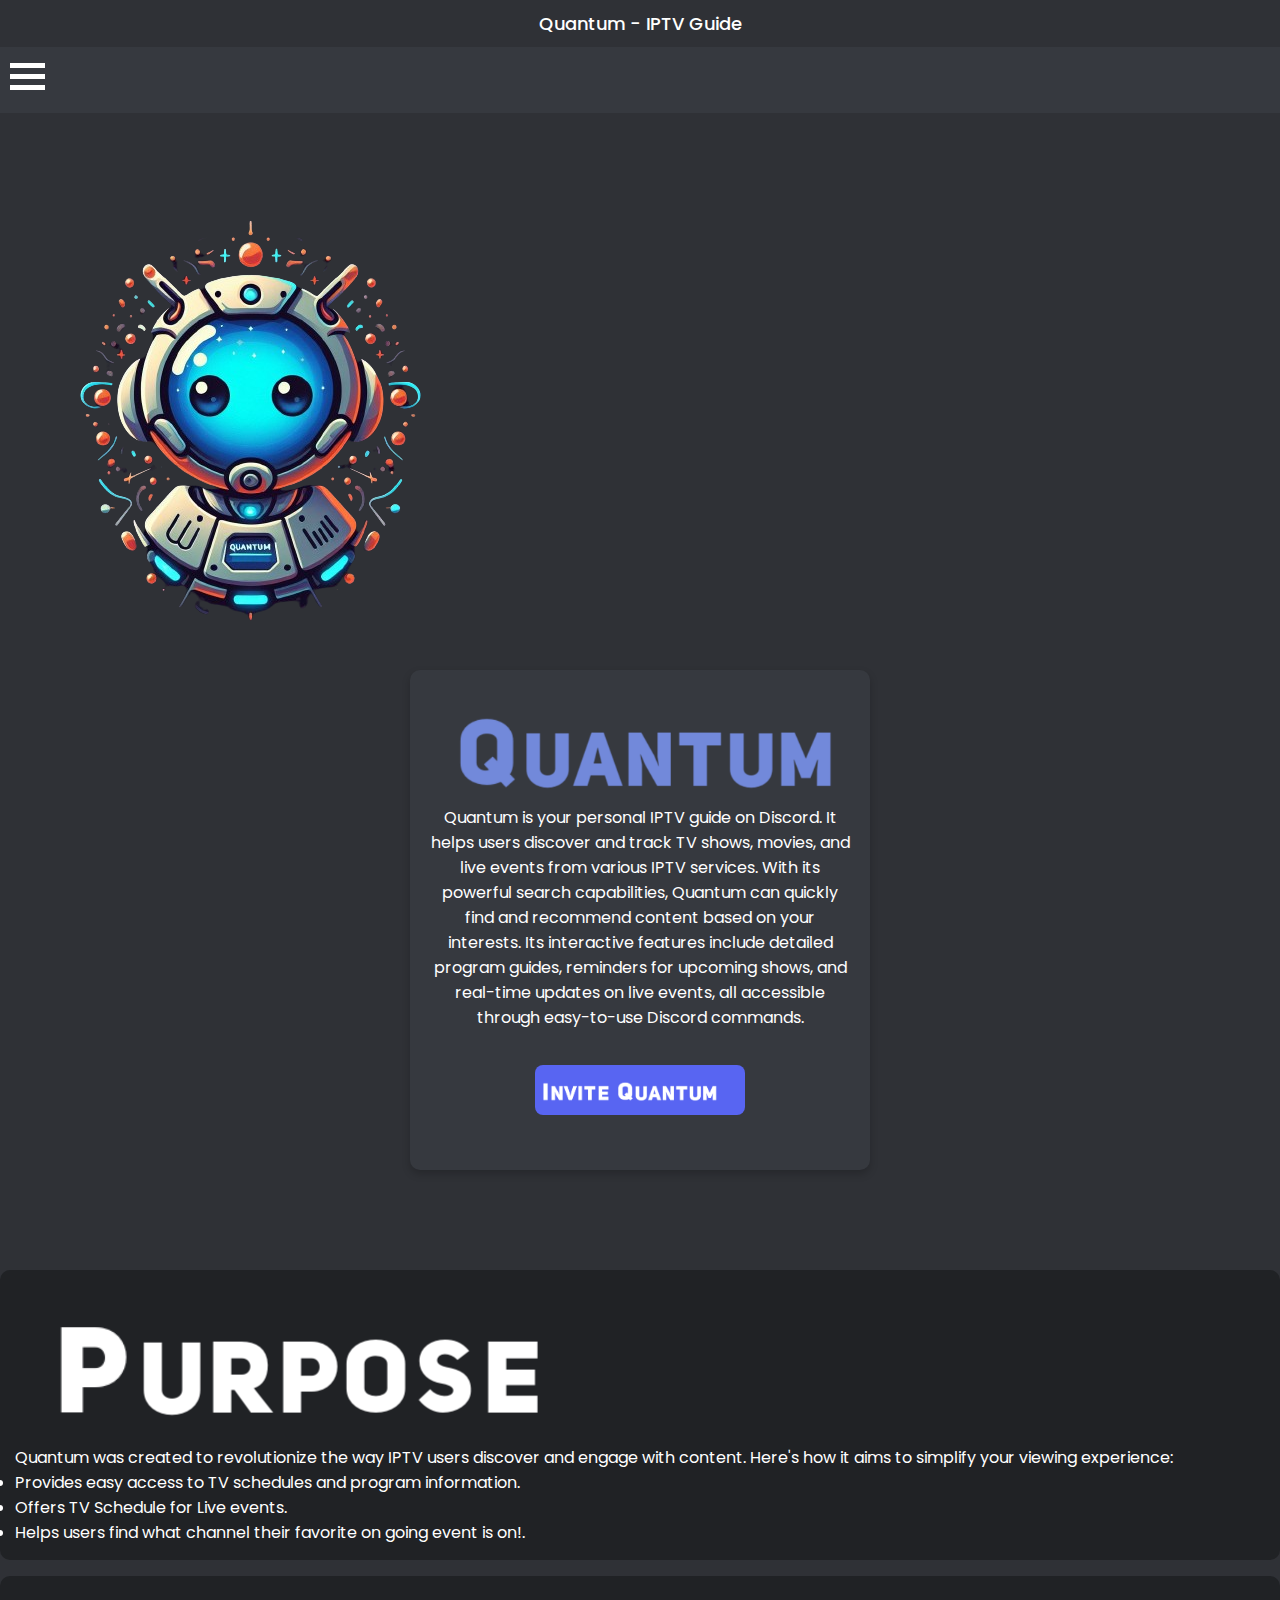
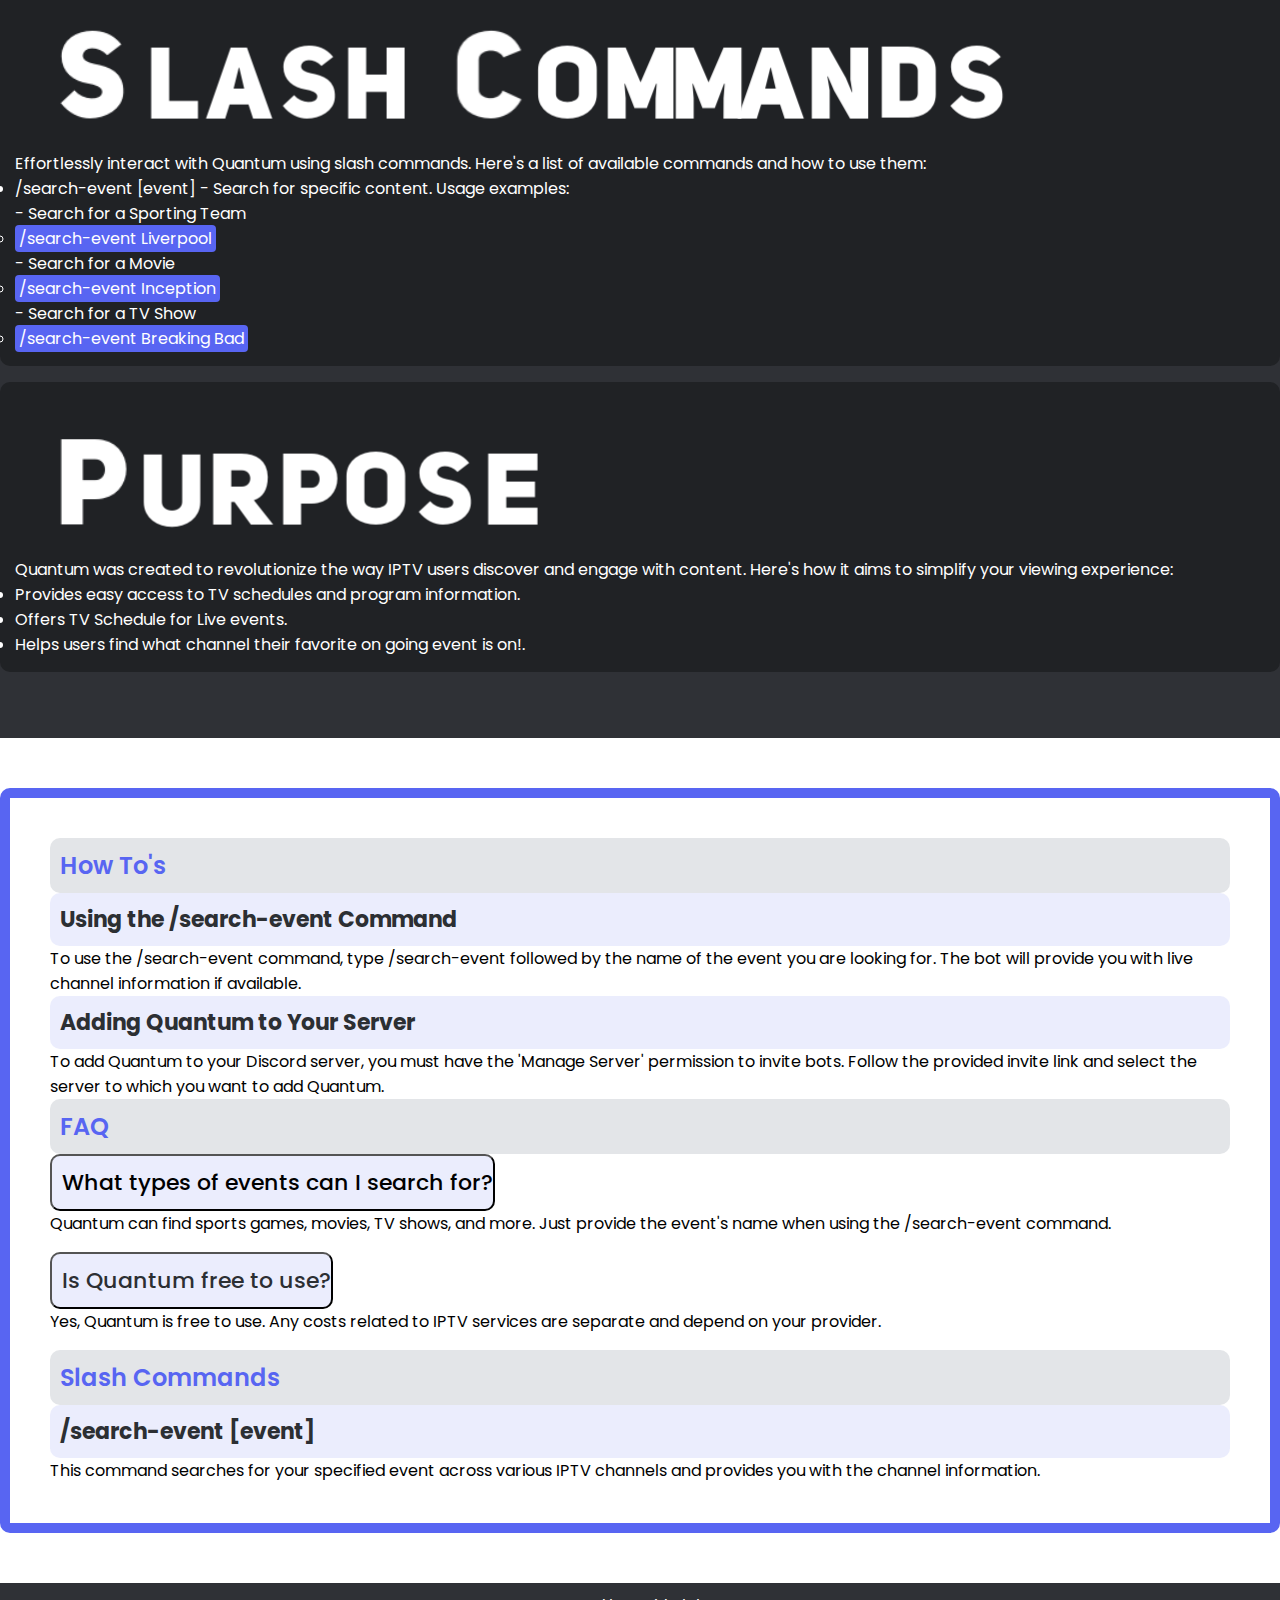
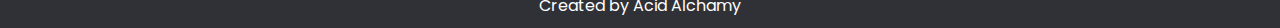
==== index1.html @ 6e16a2e7 "first commit" ====
<!DOCTYPE html>
<html lang="en">
  <head>
    <meta charset="UTF-8" />
    <meta name="viewport" content="width=device-width, initial-scale=1.0" />
    <title>Document</title>
    <link
      href="https://cdn.jsdelivr.net/npm/bootstrap@5.0.2/dist/css/bootstrap.min.css"
      rel="stylesheet"
      integrity="sha384-EVSTQN3/azprG1Anm3QDgpJLIm9Nao0Yz1ztcQTwFspd3yD65VohhpuuCOmLASjC"
      crossorigin="anonymous"
    />
    <link rel="preconnect" href="https://fonts.googleapis.com" />
    <link rel="preconnect" href="https://fonts.gstatic.com" crossorigin />
    <link
      href="https://fonts.googleapis.com/css2?family=Poppins:wght@200;300;400;500;600&display=swap"
      rel="stylesheet"
    />
    <link rel="stylesheet" href="./style1.css" />
    <script src="./script.js" defer></script>
    <script
      src="https://cdn.jsdelivr.net/npm/bootstrap@5.0.2/dist/js/bootstrap.bundle.min.js"
      integrity="sha384-MrcW6ZMFYlzcLA8Nl+NtUVF0sA7MsXsP1UyJoMp4YLEuNSfAP+JcXn/tWtIaxVXM"
      crossorigin="anonymous"
    ></script>
  </head>
  <body>
    <header>
      <div class="top-header">
        <p class="mb-0">Quantum - IPTV Guide</p>
      </div>
      <div class="bottom-header">
        <div class="container-fluid">
          <div class="position-relative">
            <div class="menu-icon" onclick="toggleMenu()">
              <div class="bar1"></div>
              <div class="bar2"></div>
              <div class="bar3"></div>
            </div>
            <nav class="bot-menu">
              <ul>
                <li>
                  <a href="bot1.html">
                    <img
                      src="./activedev.png"
                      alt="Active Developer Icon"
                      class="mini-bot-avatar"
                    />
                    Active Developer
                  </a>
                </li>
                <li>
                  <a href="bot1.html">
                    <img
                      src="./activedev.png"
                      alt="Active Developer Icon"
                      class="mini-bot-avatar"
                    />
                    Active Developer
                  </a>
                </li>
                <li>
                  <a href="bot1.html">
                    <img
                      src="./activedev.png"
                      alt="Active Developer Icon"
                      class="mini-bot-avatar"
                    />
                    Active Developer
                  </a>
                </li>
                <li>
                  <a href="bot1.html">
                    <img
                      src="./activedev.png"
                      alt="Active Developer Icon"
                      class="mini-bot-avatar"
                    />
                    Active Developer
                  </a>
                </li>
                <li>
                  <a href="bot1.html">
                    <img
                      src="./activedev.png"
                      alt="Active Developer Icon"
                      class="mini-bot-avatar"
                    />
                    Active Developer
                  </a>
                </li>
                <li>
                  <a href="bot1.html">
                    <img
                      src="./activedev.png"
                      alt="Active Developer Icon"
                      class="mini-bot-avatar"
                    />
                    Active Developer
                  </a>
                </li>
              </ul>
            </nav>
          </div>
        </div>
      </div>
    </header>
    <main>
      <!-- banner section  -->

      <section class="banner">
        <div class="container">
          <div class="row">
            <div class="col-lg-6 col-md-6">
              <img src="./botBanner.png" class="img-fluid" />
            </div>
            <div class="col-lg-6 col-md-6">
              <div class="banner-description">
                <img src="./quantum.png" />
                <p>
                  Quantum is your personal IPTV guide on Discord. It helps users
                  discover and track TV shows, movies, and live events from
                  various IPTV services. With its powerful search capabilities,
                  Quantum can quickly find and recommend content based on your
                  interests. Its interactive features include detailed program
                  guides, reminders for upcoming shows, and real-time updates on
                  live events, all accessible through easy-to-use Discord
                  commands.
                </p>
                <button class="invite-button">
                  <img src="./saveQuantum.png" alt="Invite Quantum" />
                </button>
              </div>
            </div>
          </div>
        </div>
      </section>

      <!-- pupose section  -->

      <section class="project-overView-wrapper">
        <div class="container">
          <div class="row justify-content-center">
            <div class="col-lg-6 col-xl-4 mb-3">
              <div class="project-overView-item">
                <img src="./purpose.png" alt="Purpose" class="img-fluid" />
                <p>
                  Quantum was created to revolutionize the way IPTV users
                  discover and engage with content. Here's how it aims to
                  simplify your viewing experience:
                </p>
                <ul>
                  <li>
                    Provides easy access to TV schedules and program
                    information.
                  </li>
                  <li>Offers TV Schedule for Live events.</li>
                  <li>
                    Helps users find what channel their favorite on going event
                    is on!.
                  </li>
                </ul>
              </div>
            </div>
            <div class="col-lg-6 col-xl-4 mb-3">
              <div class="project-overView-item">
                <img
                  src="./slashCommand.png"
                  alt="/Slash Commands"
                  class="section-labels img-fluid"
                />
                <p>
                  Effortlessly interact with Quantum using slash commands.
                  Here's a list of available commands and how to use them:
                </p>
                <ul>
                  <li>
                    <code>/search-event [event]</code> - Search for specific
                    content. Usage examples:
                    <ul class="command-examples">
                      <p></p>
                      <code> - Search for a Sporting Team</code>
                      <li>
                        <span class="burple-bg"
                          ><code>/search-event Liverpool</code></span
                        >
                      </li>
                      <p></p>
                      <code> - Search for a Movie</code>
                      <li>
                        <span class="burple-bg"
                          ><code>/search-event Inception</code></span
                        >
                      </li>
                      <p></p>
                      <code> - Search for a TV Show</code>
                      <li>
                        <span class="burple-bg"
                          ><code>/search-event Breaking Bad</code></span
                        >
                      </li>
                    </ul>
                  </li>
                </ul>
              </div>
              <!-- <div class="project-overView-item">
                        <img src="./purpose.png" alt="Purpose" class="img-fluid">
                        <p>Quantum was created to revolutionize the way IPTV users discover and engage with content. Here's how it aims to simplify your viewing experience:</p>
                        <ul>
                            <li>Provides easy access to TV schedules and program information.</li>
                            <li>Offers TV Schedule for Live events.</li>
                            <li>Helps users find what channel their favorite on going event is on!.</li>
                        </ul>
                    </div> -->
            </div>
            <div class="col-xl-4 col-lg-6 mb-3">
              <div class="project-overView-item">
                <img src="./purpose.png" alt="Purpose" class="img-fluid" />
                <p>
                  Quantum was created to revolutionize the way IPTV users
                  discover and engage with content. Here's how it aims to
                  simplify your viewing experience:
                </p>
                <ul>
                  <li>
                    Provides easy access to TV schedules and program
                    information.
                  </li>
                  <li>Offers TV Schedule for Live events.</li>
                  <li>
                    Helps users find what channel their favorite on going event
                    is on!.
                  </li>
                </ul>
              </div>
            </div>
          </div>
        </div>
      </section>

      <section class="documentation">
        <div class="container">
          <div class="row">
            <div class="col-lg-12">
              <div class="documentation-frame">
                <!-- Insert your image for the title with the Discord font -->
                <img`
                  src="./documentation.png"
                  alt="Documentation"
                  class="img-fluid heading"
                />
                <div class="documentation-body">
                  <!-- How To's Section -->
                  <h2 class="section-title">How To's</h2>
                  <div class="documentation-item">
                    <h3>Using the /search-event Command</h3>
                    <p>
                      To use the /search-event command, type
                      <code>/search-event</code> followed by the name of the
                      event you are looking for. The bot will provide you with
                      live channel information if available.
                    </p>
                  </div>
                  <div class="documentation-item">
                    <h3>Adding Quantum to Your Server</h3>
                    <p>
                      To add Quantum to your Discord server, you must have the
                      'Manage Server' permission to invite bots. Follow the
                      provided invite link and select the server to which you
                      want to add Quantum.
                    </p>
                  </div>

                  <!-- FAQ Section -->
                  <h2 class="section-title">FAQ</h2>
                  <div class="accordion" id="accordionExample">
                    <div class="accordion-item">
                      <h2 class="accordion-header" id="headingOne">
                        <button
                          class="accordion-button"
                          type="button"
                          data-bs-toggle="collapse"
                          data-bs-target="#collapseOne"
                          aria-expanded="true"
                          aria-controls="collapseOne"
                        >
                          What types of events can I search for?
                        </button>
                      </h2>
                      <div
                        id="collapseOne"
                        class="accordion-collapse collapse show"
                        aria-labelledby="headingOne"
                        data-bs-parent="#accordionExample"
                      >
                        <div class="accordion-body">
                          Quantum can find sports games, movies, TV shows, and
                          more. Just provide the event's name when using the
                          /search-event command.
                        </div>
                      </div>
                    </div>
                    <div class="accordion-item">
                      <h2 class="accordion-header" id="headingTwo">
                        <button
                          class="accordion-button collapsed"
                          type="button"
                          data-bs-toggle="collapse"
                          data-bs-target="#collapseTwo"
                          aria-expanded="false"
                          aria-controls="collapseTwo"
                        >
                          Is Quantum free to use?
                        </button>
                      </h2>
                      <div
                        id="collapseTwo"
                        class="accordion-collapse collapse"
                        aria-labelledby="headingTwo"
                        data-bs-parent="#accordionExample"
                      >
                        <div class="accordion-body">
                          Yes, Quantum is free to use. Any costs related to IPTV
                          services are separate and depend on your provider.
                        </div>
                      </div>
                    </div>
                  </div>
                  <!-- <div class="documentation-item">
                                    <h3>What types of events can I search for?</h3>
                                    <p>Quantum can find sports games, movies, TV shows, and more. Just provide the event's name when using the /search-event command.</p>
                                </div>
                                <div class="documentation-item">
                                    <h3>Is Quantum free to use?</h3>
                                    <p>Yes, Quantum is free to use. Any costs related to IPTV services are separate and depend on your provider.</p>
                                </div> -->

                  <!-- Slash Commands Section -->
                  <h2 class="section-title">Slash Commands</h2>
                  <div class="documentation-item">
                    <h3>/search-event [event]</h3>
                    <p>
                      This command searches for your specified event across
                      various IPTV channels and provides you with the channel
                      information.
                    </p>
                  </div>
                </div>
              </div>
            </div>
          </div>
        </div>
      </section>
    </main>
    <footer>
      <p class="mb-0">Created by Acid Alchamy</p>
    </footer>
  </body>
</html>
---- style1.css ----
* {
  box-sizing: border-box;
  margin: 0;
  padding: 0;
  font-family: "Poppins", sans-serif;
}
.top-header {
  text-align: center;
  font-weight: 500;
  font-size: 18px;
  color: white;
  background-color: #2f3136;
  padding: 10px 0;
}
.bottom-header {
  background-color: #36393f;
}
.menu-icon {
  display: inline-block;
  cursor: pointer;
  margin: 10px;
}

.bar1,
.bar2,
.bar3 {
  width: 35px;
  height: 5px;
  background-color: #fff;
  margin: 6px 0;
  transition: 0.4s;
}

.change .bar1 {
  -webkit-transform: rotate(-45deg) translate(-9px, 6px);
  transform: rotate(-45deg) translate(-9px, 6px);
}

.change .bar2 {
  opacity: 0;
}

.change .bar3 {
  -webkit-transform: rotate(45deg) translate(-8px, -8px);
  transform: rotate(45deg) translate(-8px, -8px);
}
.banner {
  background-color: #2f3136;
  padding: 50px 0;
}
.banner-description {
  background-color: #36393f;
  padding: 20px;
  border-radius: 10px;
  max-width: 460px;
  width: 100%;
  height: 500px;
  display: flex;
  flex-direction: column;
  justify-content: center;
  box-sizing: border-box;
  text-align: justify;
  box-shadow: 0 4px 8px rgba(0, 0, 0, 0.2);
  text-align: center;
  color: #fff;
  margin: auto;
}
.banner-description .invite-button{
    background-color: #5865f2;
    color: white;
    border: none;
    border-radius: 8px;
    cursor: pointer;
    transition: background-color 0.3s, transform 0.3s;
    font-size: 1rem;
    padding: 10px 0;
    max-width: 50%;
    width: 100%;
    display: flex;
    justify-content: center;
    margin: auto;
}
.banner-description .invite-button img {
    width: 100%;
}
@media (max-width: 1200px) {
}
.project-overView-wrapper {
    background-color: #2f3136;
    padding: 50px 0;
}
.project-overView-wrapper .project-overView-item {
    padding: 15px;
    border-radius: 10px;
    box-sizing: border-box;
    background-color: #202225;
    transition: transform 0.3s;
    color: white;
    transition: .3s ease-in-out;
    height: 100%;
    margin-bottom: 1rem;
}
.project-overView-wrapper .project-overView-item:hover {
    box-shadow: rgba(255, 255, 255, 0.24) 0px 3px 8px;
}
.project-overView-wrapper .project-overView-item .burple-bg {
        background-color: #5865F2;
        color: white;
        padding: 2px 4px;
        border-radius: 4px;
        display: inline;
}
.project-overView-wrapper .project-overView-item code {
    color: inherit;
}
.documentation {
    padding: 50px 0;
}
.documentation .documentation-frame {
    border: 10px solid #5865F2;
    border-radius: 10px;
    padding: 20px;
}
.documentation .documentation-frame .heading {
    height: 80px;
    object-fit: contain;
}
.documentation .documentation-frame .documentation-body {
    padding: 20px;
}
.documentation-body h2:not(.accordion-header) {
    color: #5865f2;
    padding: 10px 0;
    background-color: #e3e5e8;
    border-radius: 10px;
    padding-left: 10px;
    font-weight: 600;
}
.documentation-body h3 {
    color: #2c2f33;
    padding: 10px 0;
    background-color: #5865f21e;
    border-radius: 10px;
    padding-left: 10px;
    font-size: 22px;
}
.accordion-button {
    color: #2c2f33;
    padding: 10px 0;
    background-color: #5865f21e;
    border-radius: 10px;
    padding-left: 10px;
    font-size: 22px;
    font-weight: 500;
}
.accordion-item {
    margin-bottom: 1rem;
    border: 0px;
}
.accordion-body {
    border: 0px;
}
.accordion-button::after {
    margin-right: 10px;
}
.accordion-button:not(.collapsed) {
    color: inherit;
}
footer {
    background-color: #2f3136;
    text-align: center;
    color: white;
    padding: 10px;
}

.bot-menu {
    display: none;
    position: absolute;
    top: 48px;
    left: 0;
    background-color: #36393f;
    border-radius: 5px;
    padding: 10px;
    width: 240px;
    z-index: 1000;
    opacity: 0.7;
}
.bot-menu.show {
    display: block;
}
.bot-menu ul {
    list-style: none;
    padding: 0;
    min-width: 150px;
}
.bot-menu li {
    margin-bottom: 10px;
    padding: 5px;
    border-radius: 5px;
    transition: background-color 0.3s ease-in-out, color 0.3s ease-in-out;
}
.bot-menu a {
    display: flex;
    align-items: center;
    text-decoration: none;
    color: #ffffff;
    font-weight: bold;
    font-size: 1.1rem;
    padding: 5px;
    border-radius: 5px;
    transition: background-color 0.3s ease-in-out;
}
.mini-bot-avatar {
    width: 24px;
    height: 24px;
    margin-right: 10px;
    border-radius: 50%;
}
.bot-menu a:hover, .bot-menu a:focus {
    color: #ffffff;
    background-color: #5865F2;
    border-radius: 5px;
    padding: 5px;
    text-decoration: none;
}
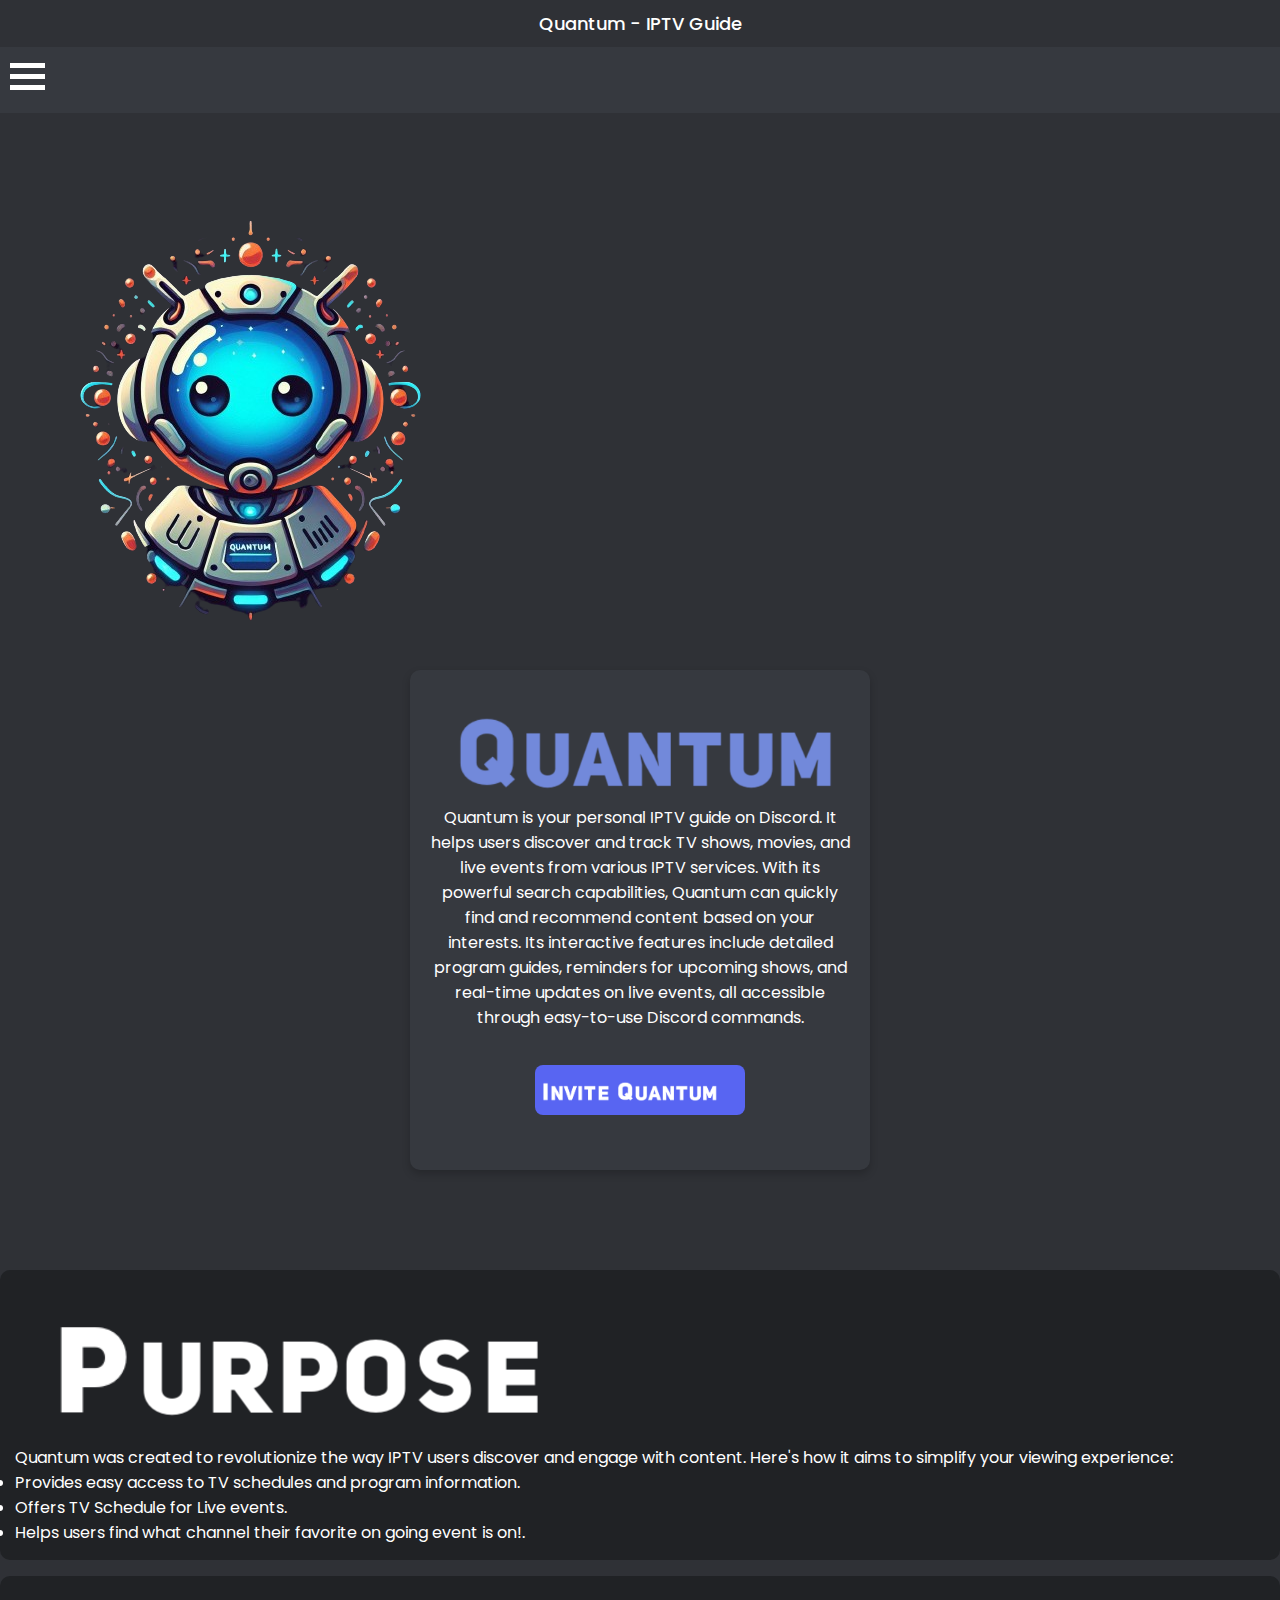
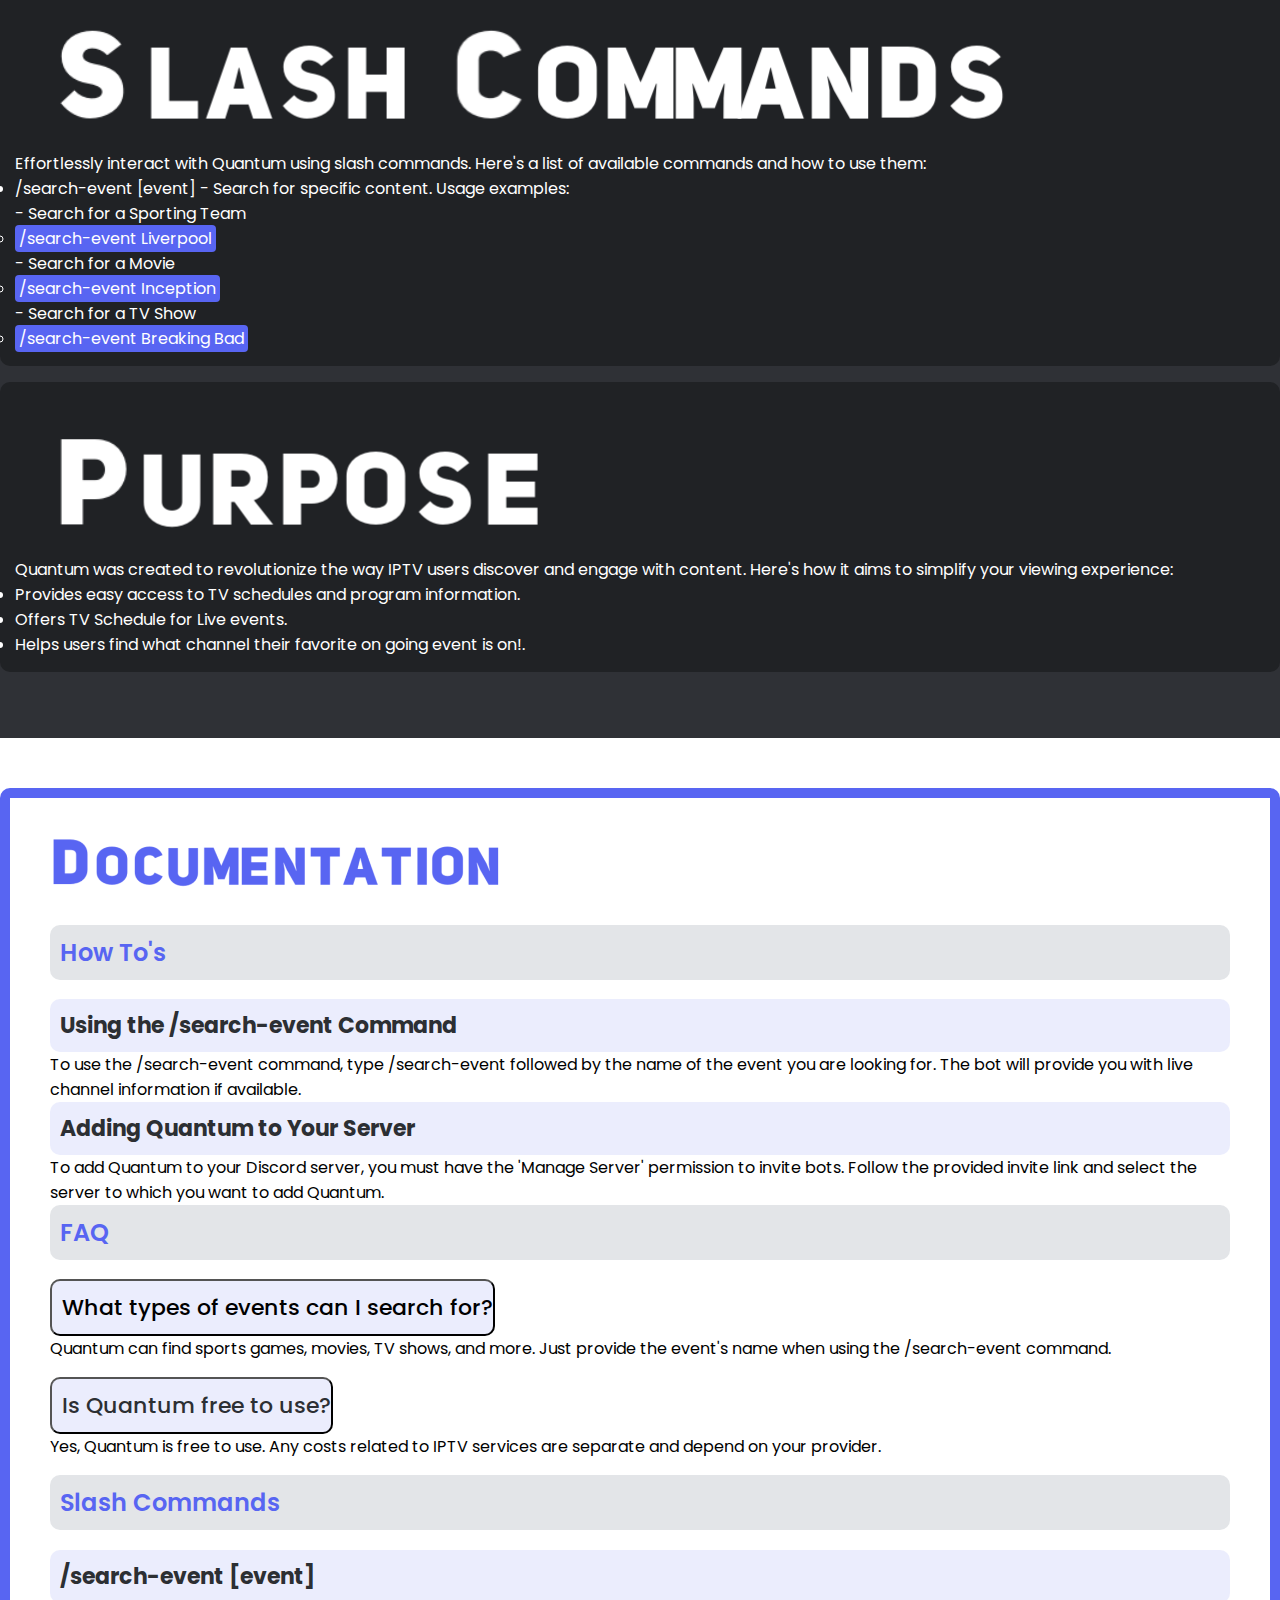
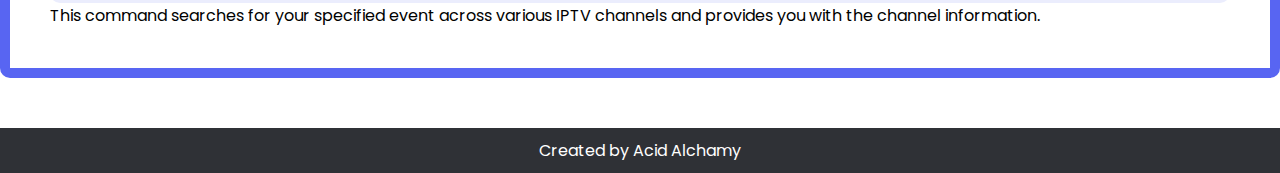
==== commit b9de32f6: "fixed documentation" ====
--- a/index1.html
+++ b/index1.html
@@ -239,12 +239,12 @@
       </section>
 
       <section class="documentation">
-        <div class="container">
+        <div class="container-fluid">
           <div class="row">
             <div class="col-lg-12">
               <div class="documentation-frame">
                 <!-- Insert your image for the title with the Discord font -->
-                <img`
+                <img
                   src="./documentation.png"
                   alt="Documentation"
                   class="img-fluid heading"
--- a/style1.css
+++ b/style1.css
@@ -135,6 +135,7 @@
     border-radius: 10px;
     padding-left: 10px;
     font-weight: 600;
+    margin-bottom: 1.2rem;
 }
 .documentation-body h3 {
     color: #2c2f33;
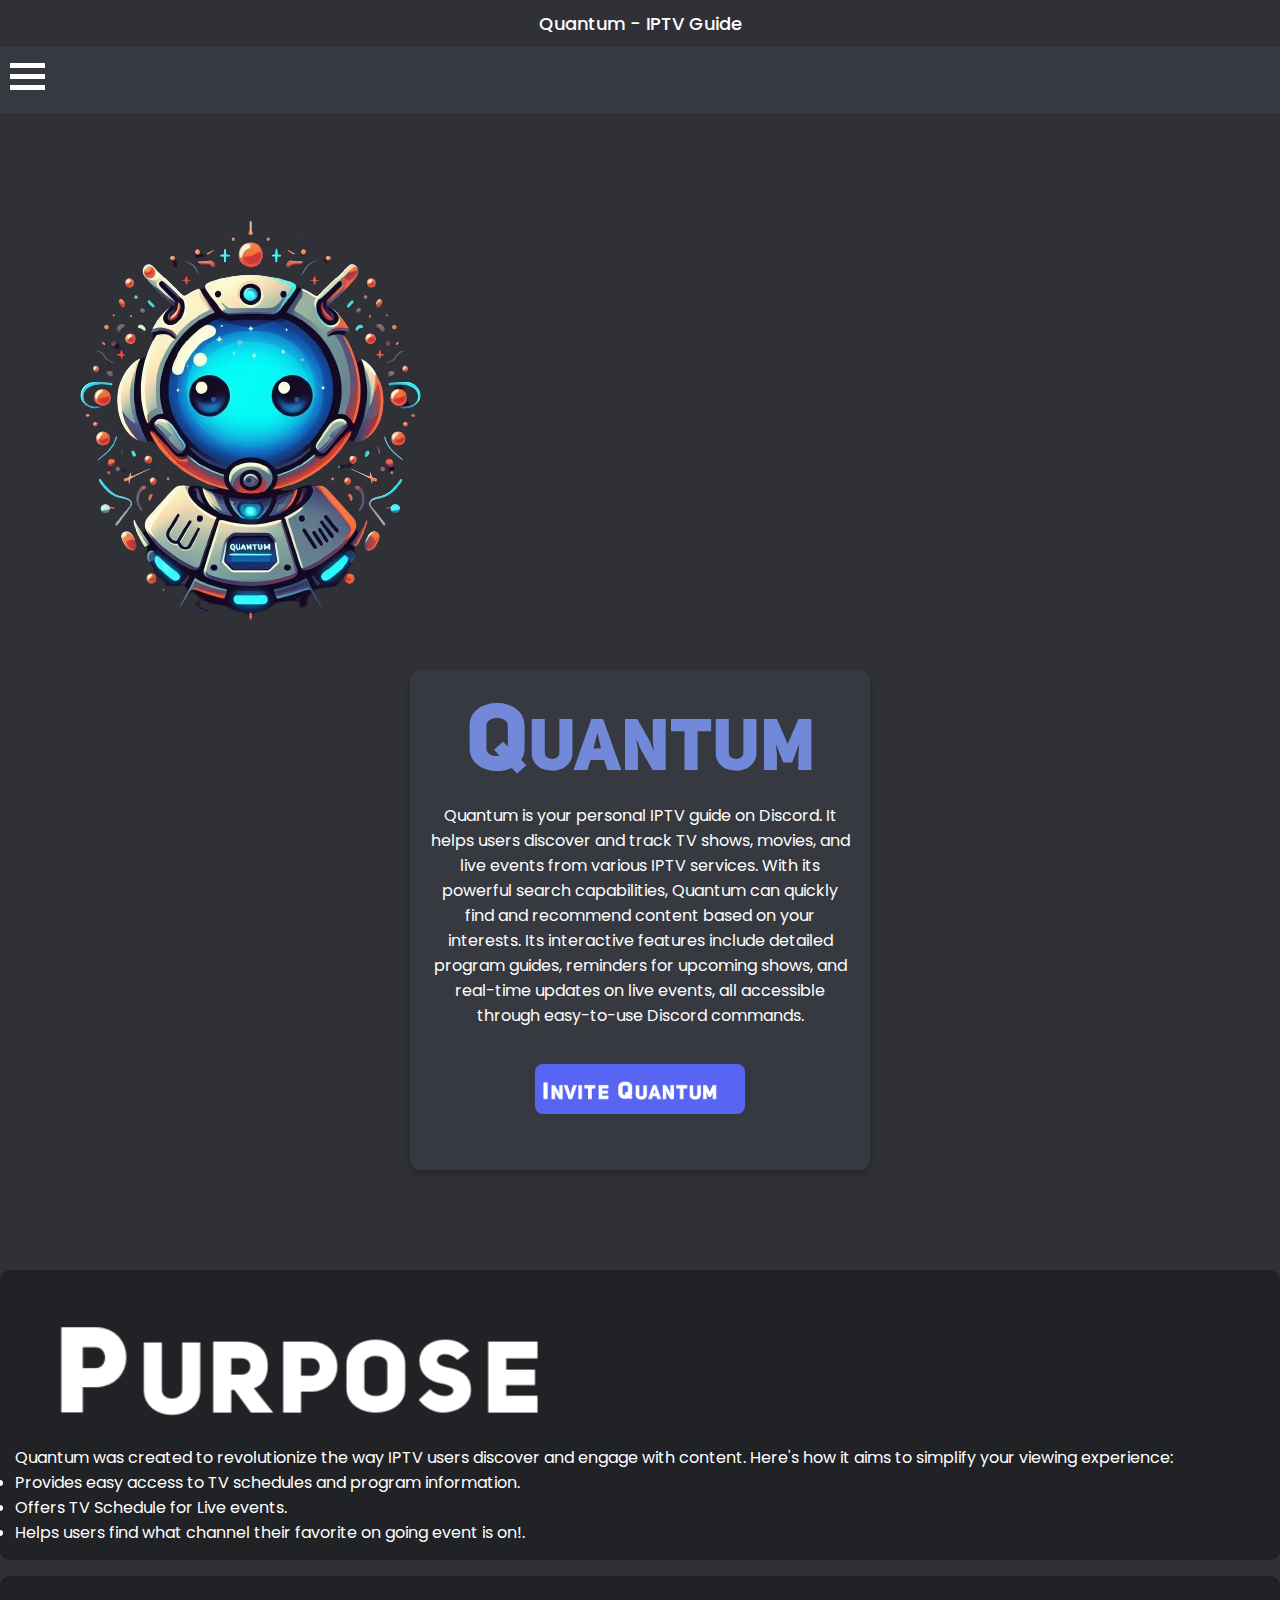
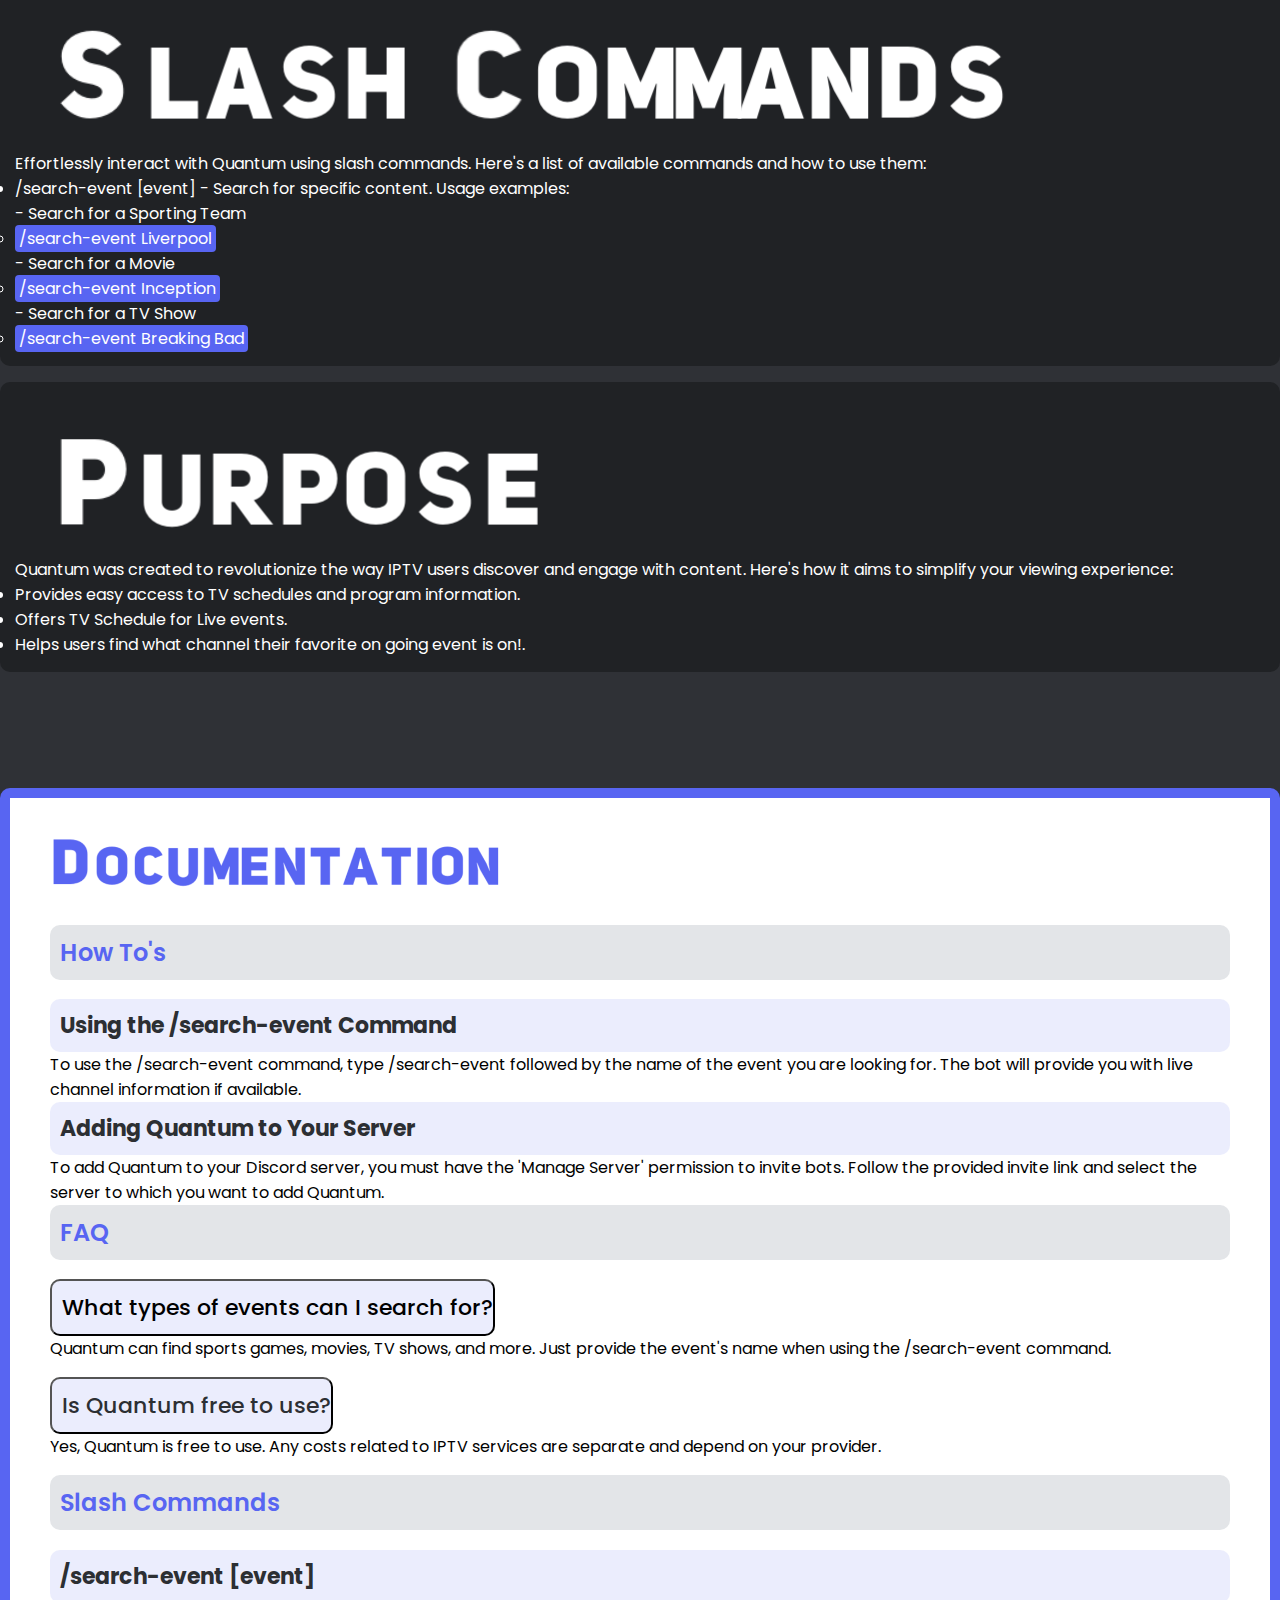
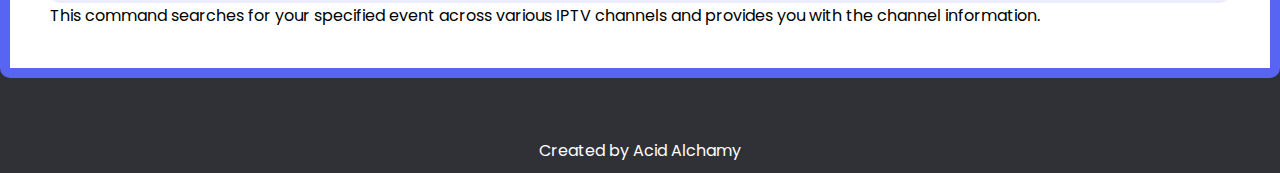
==== commit 2713e779: "fixed heading" ====
--- a/index1.html
+++ b/index1.html
@@ -116,7 +116,8 @@
             </div>
             <div class="col-lg-6 col-md-6">
               <div class="banner-description">
-                <img src="./quantum.png" />
+                <!-- <img src="./quantum.png" /> -->
+                <h1 class="main-heading"><span>Q</span>UANTUM</h1>
                 <p>
                   Quantum is your personal IPTV guide on Discord. It helps users
                   discover and track TV shows, movies, and live events from
--- a/style1.css
+++ b/style1.css
@@ -3,6 +3,16 @@
   margin: 0;
   padding: 0;
   font-family: "Poppins", sans-serif;
+}
+@font-face {
+    font-family: DiscordFONT;
+    src: url("./uni-sans/Uni\ Sans\ Heavy.otf") format('opentype');
+  }
+  @font-face {
+    font-family: 'MyFont';
+    src: url('path/to/MyFont.otf') format('opentype');
+    font-weight: normal;
+    font-style: normal;
 }
 .top-header {
   text-align: center;
@@ -102,6 +112,7 @@
 }
 .project-overView-wrapper .project-overView-item:hover {
     box-shadow: rgba(255, 255, 255, 0.24) 0px 3px 8px;
+        transform: scale(1.05);
 }
 .project-overView-wrapper .project-overView-item .burple-bg {
         background-color: #5865F2;
@@ -115,11 +126,13 @@
 }
 .documentation {
     padding: 50px 0;
+    background-color: #2f3136;
 }
 .documentation .documentation-frame {
     border: 10px solid #5865F2;
     border-radius: 10px;
     padding: 20px;
+    background: white;
 }
 .documentation .documentation-frame .heading {
     height: 80px;
@@ -223,4 +236,19 @@
     border-radius: 5px;
     padding: 5px;
     text-decoration: none;
+}
+h1.main-heading {
+    font-size: 4.5rem;
+    color: #7289DA;
+    font-family: 'DiscordFONT';
+}
+h1.main-heading span {
+    font-size: 1.3em;
+    color: #7289DA;
+    font-family: 'DiscordFONT';
+}
+@media (max-width: 991px) {
+    h1.main-heading {
+        font-size: 3rem;
+    }
 }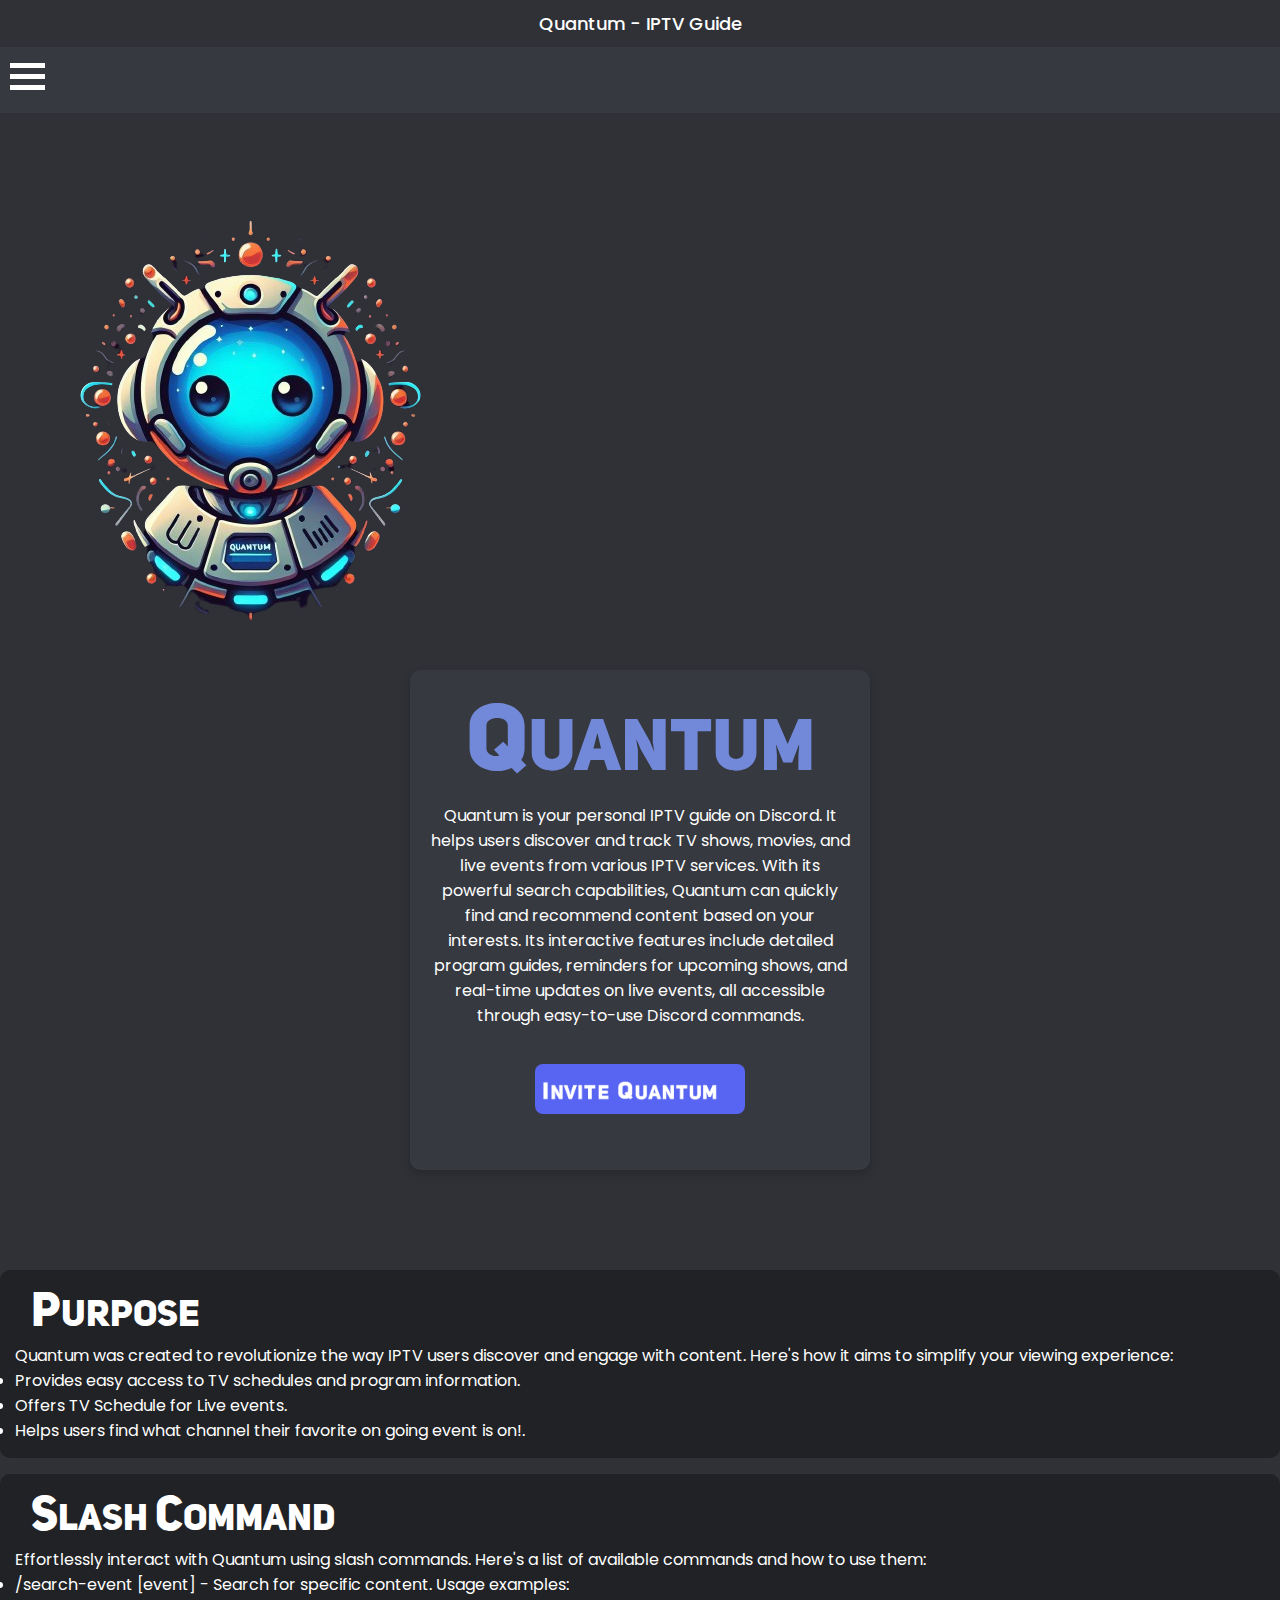
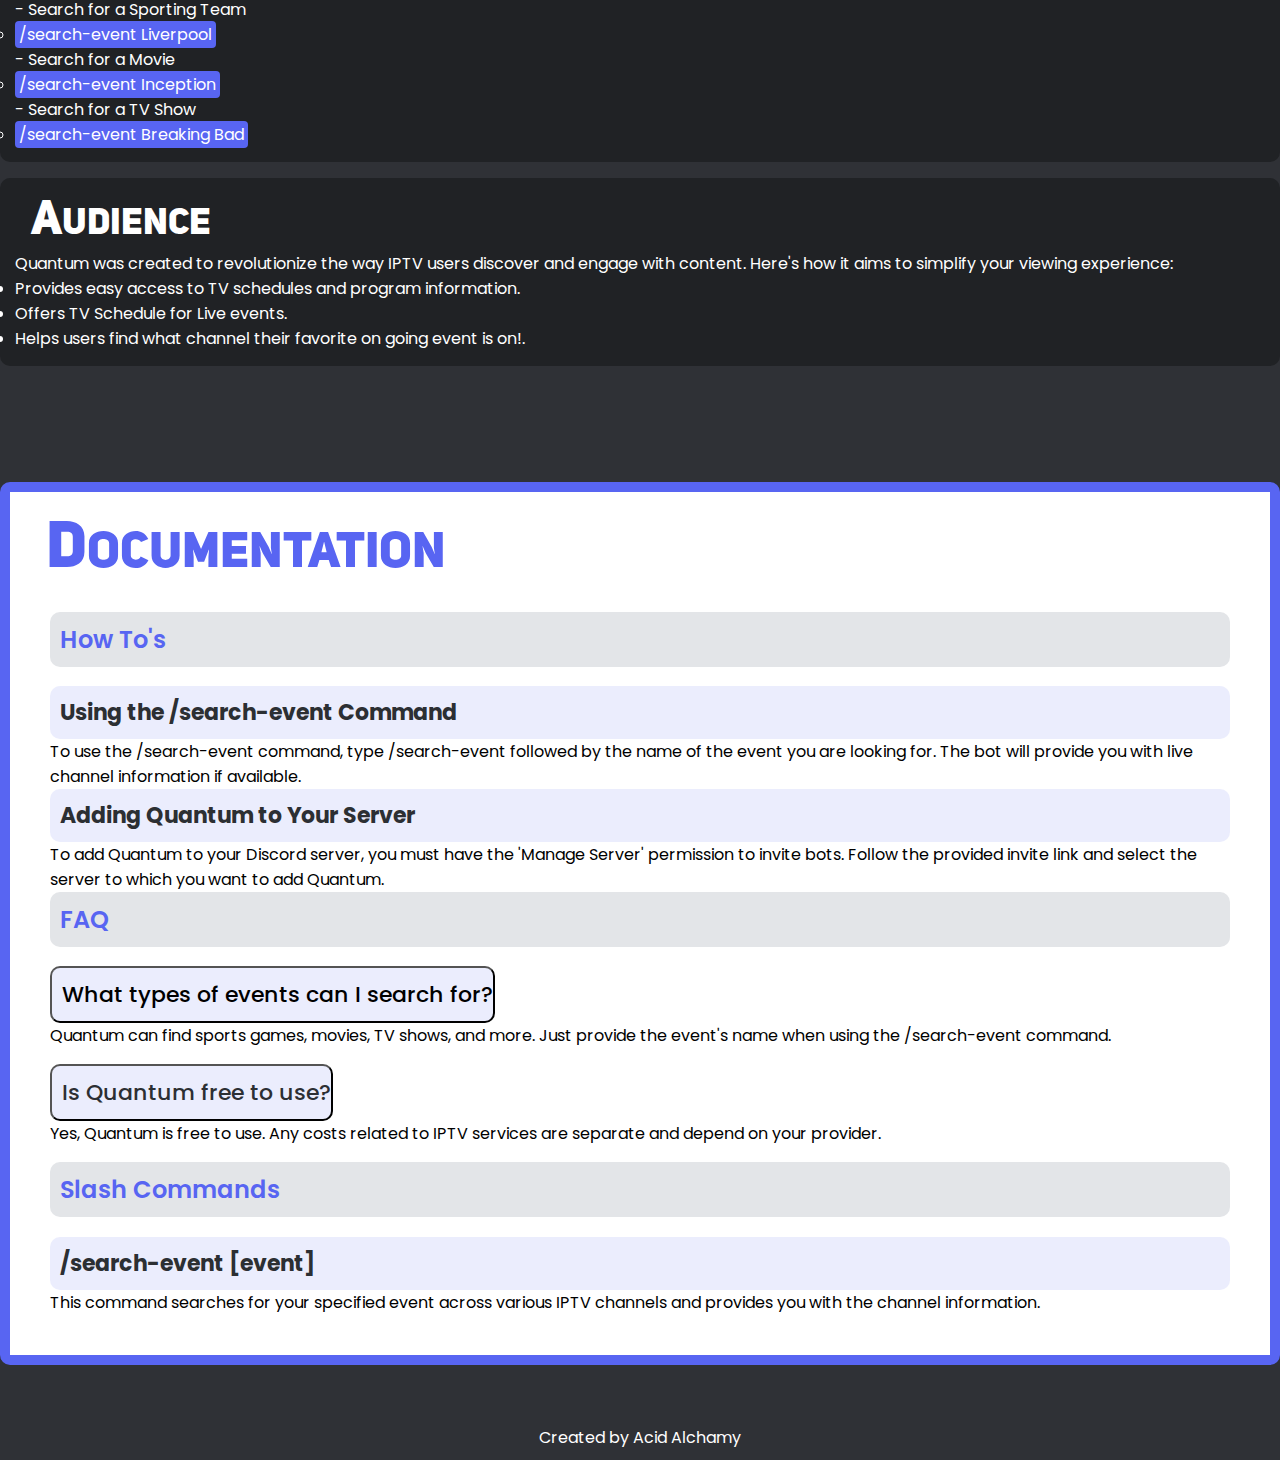
==== commit f8420d9a: "added images instead of heading" ====
--- a/index1.html
+++ b/index1.html
@@ -144,7 +144,7 @@
           <div class="row justify-content-center">
             <div class="col-lg-6 col-xl-4 mb-3">
               <div class="project-overView-item">
-                <img src="./purpose.png" alt="Purpose" class="img-fluid" />
+                <h2 class="heading"><span>P</span>URPOSE</h2>
                 <p>
                   Quantum was created to revolutionize the way IPTV users
                   discover and engage with content. Here's how it aims to
@@ -165,11 +165,7 @@
             </div>
             <div class="col-lg-6 col-xl-4 mb-3">
               <div class="project-overView-item">
-                <img
-                  src="./slashCommand.png"
-                  alt="/Slash Commands"
-                  class="section-labels img-fluid"
-                />
+                <h2 class="heading"><span>S</span>Lash <span>C</span>ommand</h2>
                 <p>
                   Effortlessly interact with Quantum using slash commands.
                   Here's a list of available commands and how to use them:
@@ -216,7 +212,8 @@
             </div>
             <div class="col-xl-4 col-lg-6 mb-3">
               <div class="project-overView-item">
-                <img src="./purpose.png" alt="Purpose" class="img-fluid" />
+                <h2 class="heading"><span>A</span>udience</h2>
+              
                 <p>
                   Quantum was created to revolutionize the way IPTV users
                   discover and engage with content. Here's how it aims to
@@ -245,11 +242,12 @@
             <div class="col-lg-12">
               <div class="documentation-frame">
                 <!-- Insert your image for the title with the Discord font -->
-                <img
+                <!-- <img
                   src="./documentation.png"
                   alt="Documentation"
                   class="img-fluid heading"
-                />
+                /> -->
+                <h2 class="heading"><span>D</span>OCUMENTATION</h2>
                 <div class="documentation-body">
                   <!-- How To's Section -->
                   <h2 class="section-title">How To's</h2>
--- a/style1.css
+++ b/style1.css
@@ -247,8 +247,43 @@
     color: #7289DA;
     font-family: 'DiscordFONT';
 }
+h2.heading {
+    font-size: 2.3rem;
+    color: white;
+    font-family: 'DiscordFONT';
+    padding-left: 1rem;
+}
+h2.heading span {
+    font-size: 1.3em;
+    color: white;
+    font-family: 'DiscordFONT';
+}
+.documentation h2.heading {
+    color: #5865F2;
+    font-size: 3.1rem;
+}
+.documentation h2.heading span {
+    color: #5865F2;
+}
 @media (max-width: 991px) {
     h1.main-heading {
         font-size: 3rem;
     }
+    h2.heading {
+        font-size: 3rem;
+        text-align: center;
+    }
+    .documentation h2.heading {
+        font-size: 52px;
+    }
+}
+@media (max-width: 575px) {
+    .documentation h2.heading {
+        font-size: 28px;
+    }
+}
+@media (max-width: 400px) {
+    h1.main-heading {
+        font-size: 2.5rem;
+    }
 }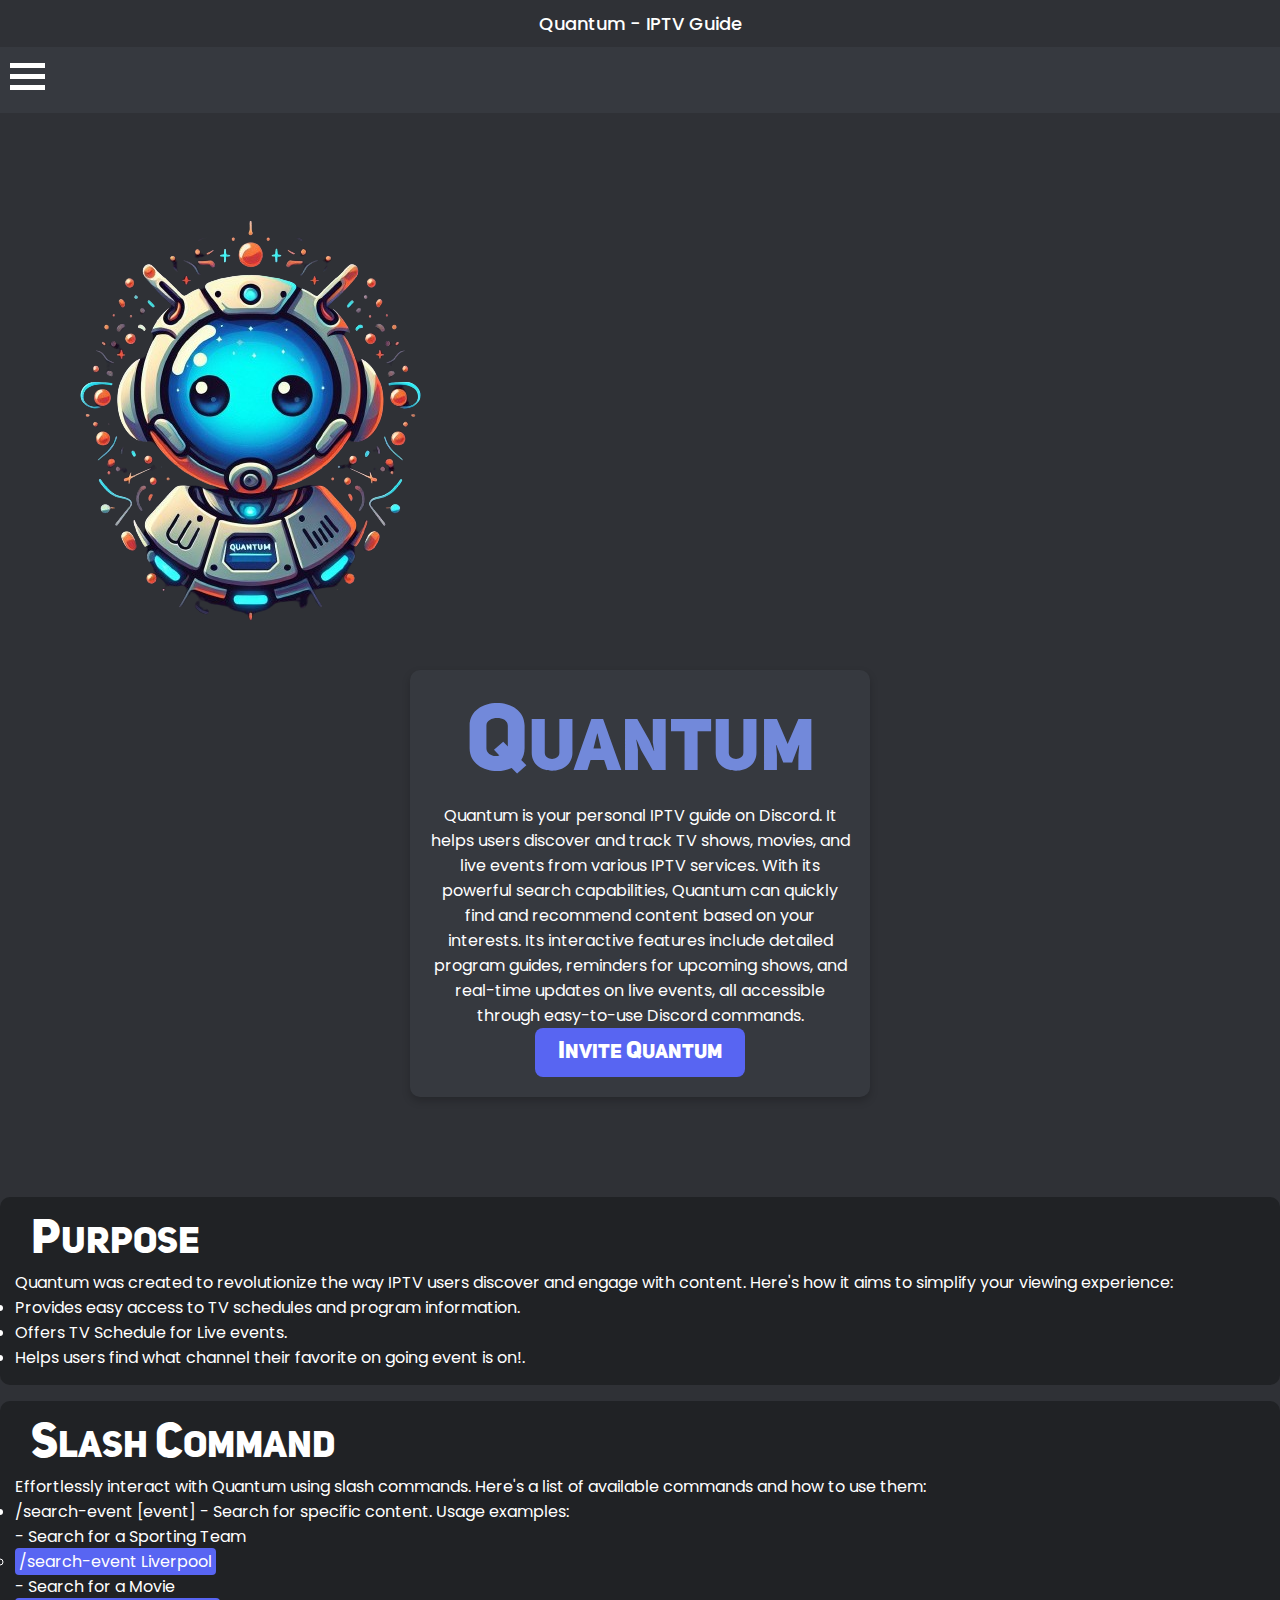
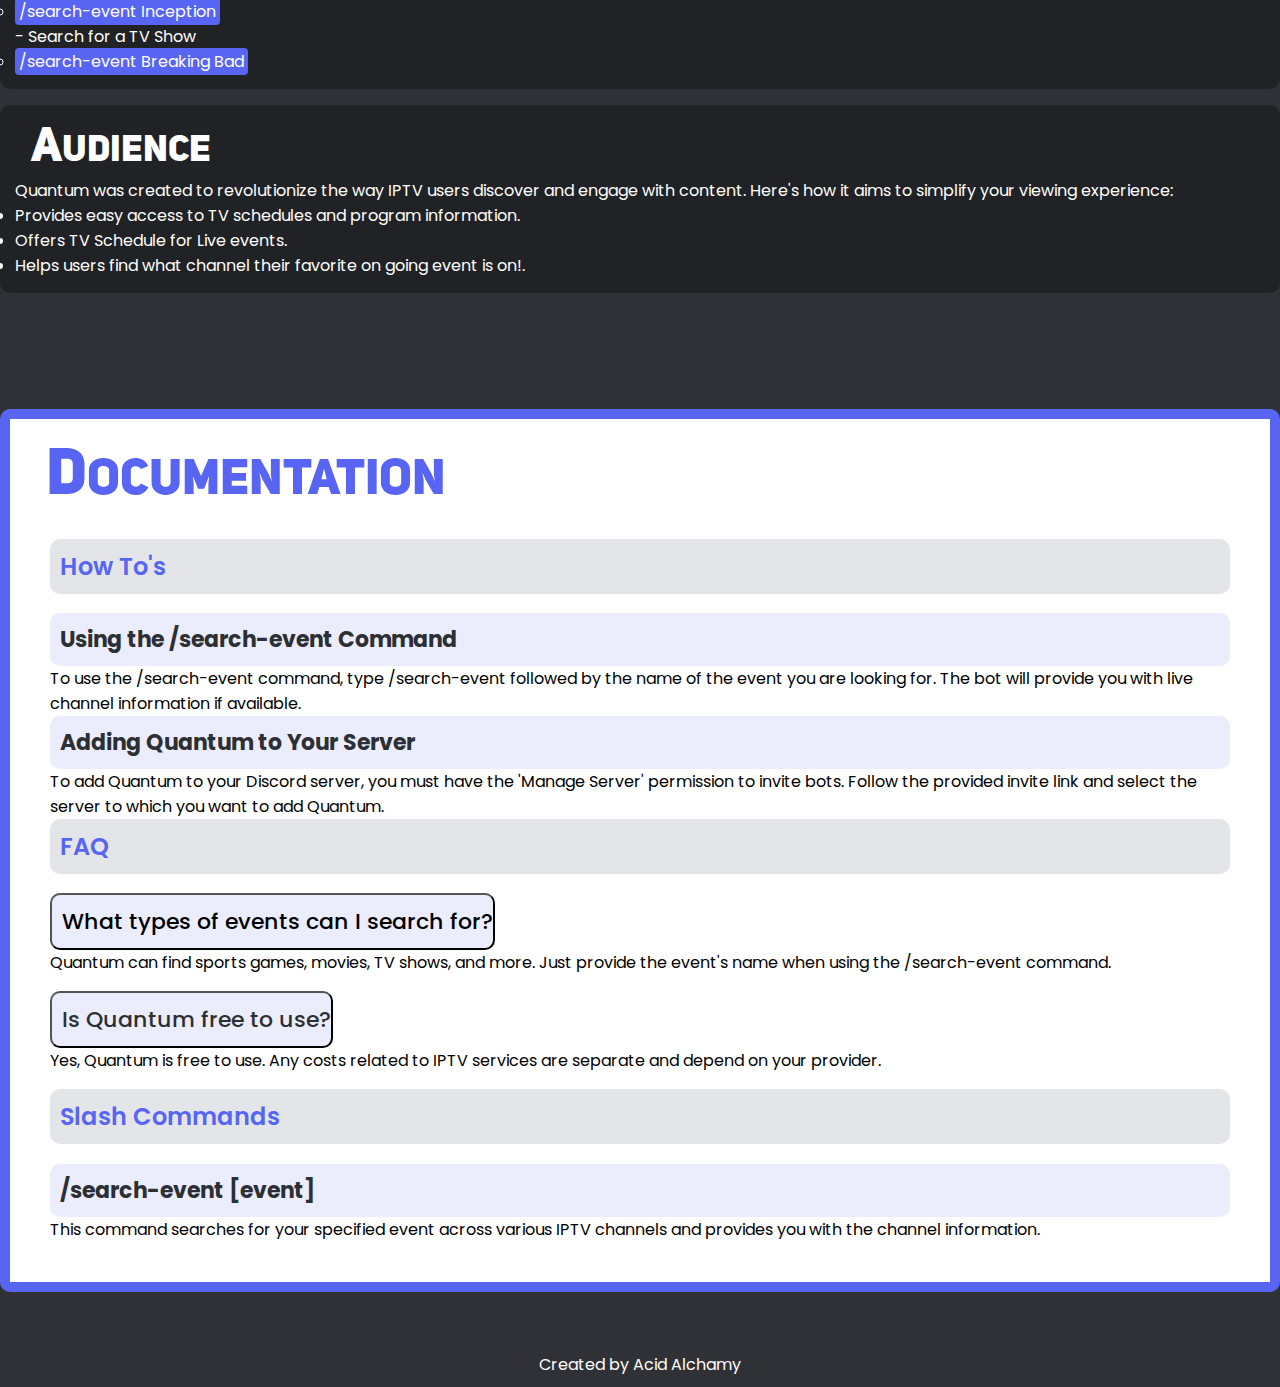
==== commit 07924283: "added images instead of heading" ====
--- a/index1.html
+++ b/index1.html
@@ -129,7 +129,8 @@
                   commands.
                 </p>
                 <button class="invite-button">
-                  <img src="./saveQuantum.png" alt="Invite Quantum" />
+                  <!-- <img src="./saveQuantum.png" alt="Invite Quantum" /> -->
+                  <p><span>I</span>nvite <span>Q</span>uantum</p>
                 </button>
               </div>
             </div>
--- a/style1.css
+++ b/style1.css
@@ -64,7 +64,6 @@
   border-radius: 10px;
   max-width: 460px;
   width: 100%;
-  height: 500px;
   display: flex;
   flex-direction: column;
   justify-content: center;
@@ -90,9 +89,19 @@
     justify-content: center;
     margin: auto;
 }
+.banner-description .invite-button p{
+    font-size: 20px;
+    font-family: 'DiscordFONT';
+    margin-bottom: 0px;
+}
+.banner-description .invite-button p span {
+    font-size: 1.2em;
+    font-family: 'DiscordFONT';
+}
 .banner-description .invite-button img {
     width: 100%;
 }
+
 @media (max-width: 1200px) {
 }
 .project-overView-wrapper {
@@ -286,4 +295,7 @@
     h1.main-heading {
         font-size: 2.5rem;
     }
+    .banner-description .invite-button p{
+        font-size: 18px;
+    }
 }